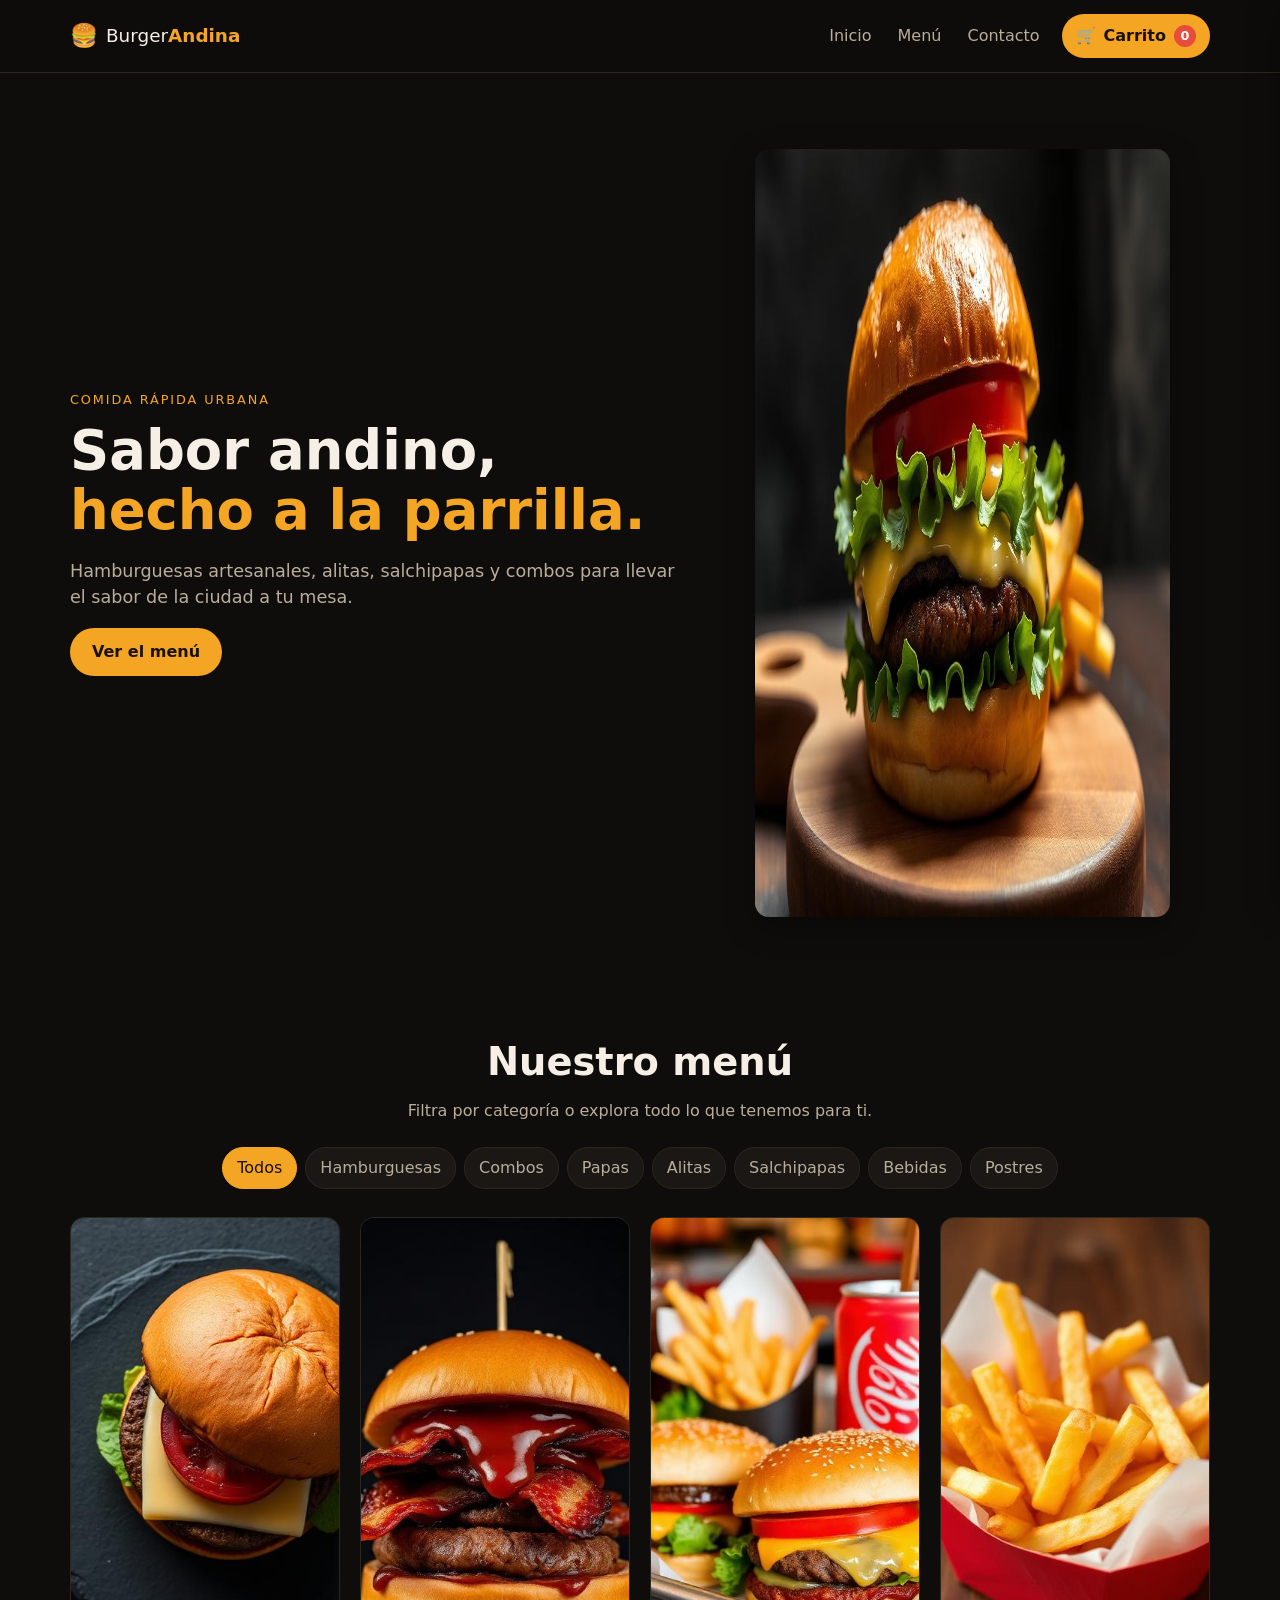
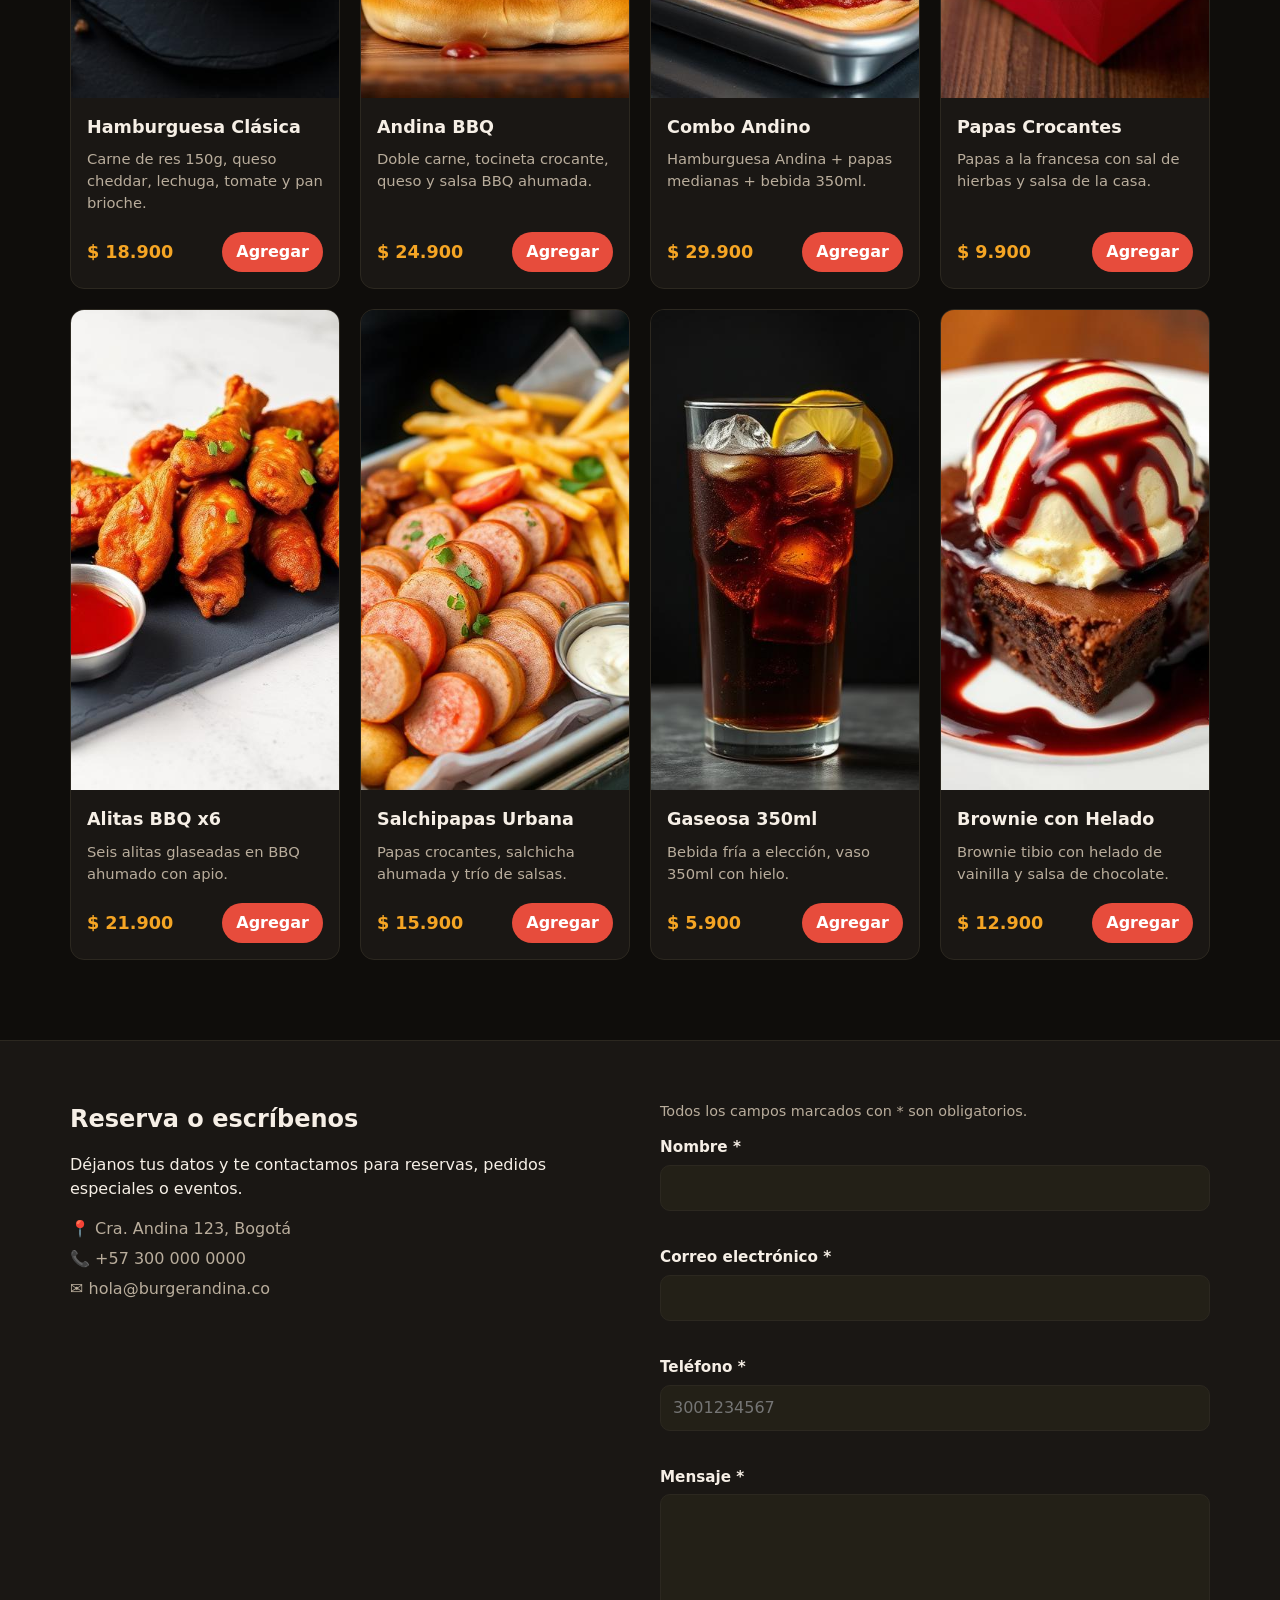
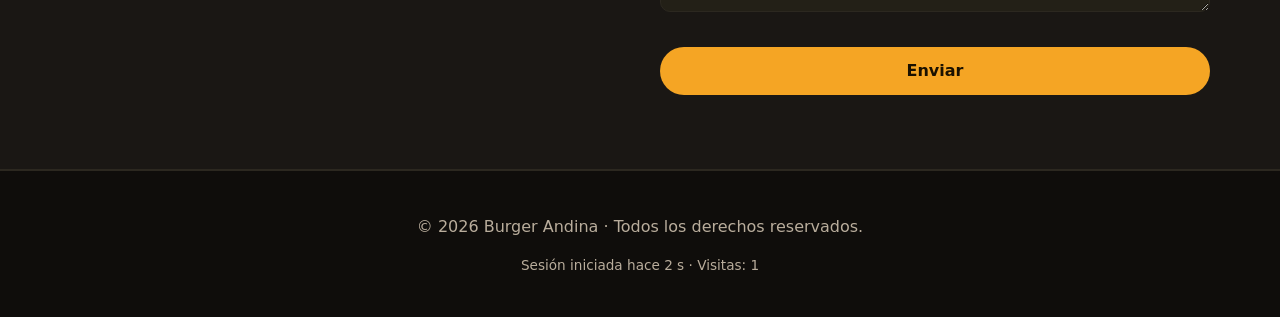
==== public/burger/index.html @ 883af2ec "Changes Co-authored-by: DONOPON <242239449+DONOPON@users.noreply.github.com>" ====
<!DOCTYPE html>
<html lang="es">
<head>
<meta charset="UTF-8" />
<meta name="viewport" content="width=device-width, initial-scale=1.0" />
<meta name="description" content="Burger Andina - Hamburguesas artesanales urbanas. Pide en línea con nuestro carrito de compras." />
<title>Burger Andina · Sabor urbano artesanal</title>
<link rel="stylesheet" href="assets/styles.css" />
</head>
<body>
<a href="#main" class="skip-link">Saltar al contenido principal</a>

<header class="site-header" role="banner">
  <div class="container header-inner">
    <a href="#inicio" class="brand" aria-label="Burger Andina inicio">
      <span class="brand-mark" aria-hidden="true">🍔</span>
      <span>Burger<strong>Andina</strong></span>
    </a>
    <nav class="site-nav" aria-label="Navegación principal">
      <ul>
        <li><a href="#inicio">Inicio</a></li>
        <li><a href="#menu">Menú</a></li>
        <li><a href="#contacto">Contacto</a></li>
      </ul>
    </nav>
    <button id="btn-cart" class="btn-cart" aria-label="Abrir carrito de compras" aria-haspopup="dialog" aria-controls="cart-panel">
      <span aria-hidden="true">🛒</span>
      <span>Carrito</span>
      <span id="cart-count" class="cart-badge" aria-live="polite" aria-atomic="true">0</span>
    </button>
  </div>
</header>

<main id="main">
  <section id="inicio" class="hero" aria-labelledby="hero-title">
    <div class="container hero-inner">
      <div class="hero-text">
        <p class="eyebrow">Comida rápida urbana</p>
        <h1 id="hero-title">Sabor andino, <span>hecho a la parrilla.</span></h1>
        <p class="lead">Hamburguesas artesanales, alitas, salchipapas y combos para llevar el sabor de la ciudad a tu mesa.</p>
        <a href="#menu" class="btn btn-primary">Ver el menú</a>
      </div>
      <figure class="hero-figure">
        <img src="assets/img/hero.jpg" alt="Hamburguesa artesanal con queso derretido sobre tabla de madera" width="1280" height="768" />
      </figure>
    </div>
  </section>

  <section id="menu" class="menu" aria-labelledby="menu-title">
    <div class="container">
      <header class="section-head">
        <h2 id="menu-title">Nuestro menú</h2>
        <p>Filtra por categoría o explora todo lo que tenemos para ti.</p>
      </header>
      <div class="filters" role="toolbar" aria-label="Filtros de categoría">
        <button class="chip is-active" data-filter="todos" aria-pressed="true">Todos</button>
        <button class="chip" data-filter="hamburguesas" aria-pressed="false">Hamburguesas</button>
        <button class="chip" data-filter="combos" aria-pressed="false">Combos</button>
        <button class="chip" data-filter="papas" aria-pressed="false">Papas</button>
        <button class="chip" data-filter="alitas" aria-pressed="false">Alitas</button>
        <button class="chip" data-filter="salchipapas" aria-pressed="false">Salchipapas</button>
        <button class="chip" data-filter="bebidas" aria-pressed="false">Bebidas</button>
        <button class="chip" data-filter="postres" aria-pressed="false">Postres</button>
      </div>
      <div id="catalog" class="grid-cards" aria-live="polite" aria-busy="true">
        <p class="loading">Cargando productos…</p>
      </div>
    </div>
  </section>

  <section id="contacto" class="contact" aria-labelledby="contact-title">
    <div class="container contact-inner">
      <div>
        <h2 id="contact-title">Reserva o escríbenos</h2>
        <p>Déjanos tus datos y te contactamos para reservas, pedidos especiales o eventos.</p>
        <ul class="contact-info">
          <li>📍 Cra. Andina 123, Bogotá</li>
          <li>📞 +57 300 000 0000</li>
          <li>✉️ hola@burgerandina.co</li>
        </ul>
      </div>
      <form id="contact-form" class="form" novalidate aria-describedby="form-help">
        <p id="form-help" class="form-help">Todos los campos marcados con * son obligatorios.</p>
        <div class="field">
          <label for="nombre">Nombre *</label>
          <input id="nombre" name="nombre" type="text" required autocomplete="name"
            aria-required="true" aria-describedby="err-nombre" />
          <small id="err-nombre" class="error" role="alert"></small>
        </div>
        <div class="field">
          <label for="email">Correo electrónico *</label>
          <input id="email" name="email" type="email" required autocomplete="email"
            aria-required="true" aria-describedby="err-email" />
          <small id="err-email" class="error" role="alert"></small>
        </div>
        <div class="field">
          <label for="telefono">Teléfono *</label>
          <input id="telefono" name="telefono" type="tel" required autocomplete="tel"
            placeholder="3001234567" aria-required="true" aria-describedby="err-telefono" />
          <small id="err-telefono" class="error" role="alert"></small>
        </div>
        <div class="field">
          <label for="mensaje">Mensaje *</label>
          <textarea id="mensaje" name="mensaje" rows="4" required
            aria-required="true" aria-describedby="err-mensaje"></textarea>
          <small id="err-mensaje" class="error" role="alert"></small>
        </div>
        <button type="submit" class="btn btn-primary">Enviar</button>
        <p id="form-status" class="form-status" role="status" aria-live="polite"></p>
      </form>
    </div>
  </section>
</main>

<aside id="cart-panel" class="cart-panel" role="dialog" aria-labelledby="cart-title" aria-hidden="true" tabindex="-1">
  <div class="cart-head">
    <h2 id="cart-title">Tu carrito</h2>
    <button id="btn-close-cart" class="btn-close" aria-label="Cerrar carrito">✕</button>
  </div>
  <div id="cart-items" class="cart-items" aria-live="polite"></div>
  <footer class="cart-foot">
    <div class="row"><span>Subtotal</span><strong id="cart-subtotal">$0</strong></div>
    <div class="row"><span>IVA (19%)</span><strong id="cart-iva">$0</strong></div>
    <div class="row total"><span>Total</span><strong id="cart-total">$0</strong></div>
    <p class="meta">Última actualización: <time id="cart-updated">—</time></p>
    <button id="btn-checkout" class="btn btn-primary btn-block">Finalizar pedido</button>
    <button id="btn-clear" class="btn btn-ghost btn-block">Vaciar carrito</button>
  </footer>
</aside>
<div id="cart-overlay" class="cart-overlay" hidden></div>

<footer class="site-footer" role="contentinfo">
  <div class="container">
    <p>© <span id="year"></span> Burger Andina · Todos los derechos reservados.</p>
    <p class="muted">Sesión iniciada hace <span id="session-time">0</span> s · Visitas: <span id="visits">1</span></p>
  </div>
</footer>

<script type="module" src="js/app.js"></script>
</body>
</html>
---- public/burger/assets/styles.css ----
/* === Burger Andina · Design system === */
:root {
  --bg: #0f0d0b;
  --surface: #1a1714;
  --surface-2: #232017;
  --text: #f6efe6;
  --muted: #b9ad9c;
  --primary: #f5a524;       /* mostaza/ámbar urbano */
  --primary-700: #c47e10;
  --accent: #e74c3c;        /* rojo ketchup */
  --border: #2c2820;
  --ok: #4ade80;
  --err: #ff6b6b;
  --radius: 14px;
  --shadow: 0 10px 30px rgba(0,0,0,.35);
  --container: 1180px;
  --font: 'Inter', system-ui, -apple-system, Segoe UI, Roboto, sans-serif;
}

* { box-sizing: border-box; }
html, body { margin: 0; padding: 0; }
body {
  font-family: var(--font);
  color: var(--text);
  background: radial-gradient(1200px 600px at 80% -10%, rgba(245,165,36,.12), transparent 60%), var(--bg);
  line-height: 1.5;
  min-height: 100vh;
}
img { max-width: 100%; display: block; }
a { color: inherit; text-decoration: none; }
button { font: inherit; cursor: pointer; }

:focus-visible {
  outline: 3px solid var(--primary);
  outline-offset: 2px;
  border-radius: 6px;
}

.skip-link {
  position: absolute; left: -9999px; top: 0; padding: 10px 14px;
  background: var(--primary); color: #1a1100; font-weight: 700; z-index: 1000;
}
.skip-link:focus { left: 12px; top: 12px; }

.container { max-width: var(--container); margin: 0 auto; padding: 0 20px; }

/* === Header === */
.site-header {
  position: sticky; top: 0; z-index: 50;
  background: rgba(15,13,11,.85); backdrop-filter: blur(10px);
  border-bottom: 1px solid var(--border);
}
.header-inner { display: flex; align-items: center; gap: 20px; padding: 14px 20px; }
.brand { display: inline-flex; align-items: center; gap: 8px; font-size: 1.15rem; }
.brand strong { color: var(--primary); }
.brand-mark { font-size: 1.4rem; }
.site-nav { margin-left: auto; }
.site-nav ul { display: flex; gap: 22px; list-style: none; padding: 0; margin: 0; }
.site-nav a { color: var(--muted); font-weight: 500; padding: 6px 2px; border-bottom: 2px solid transparent; }
.site-nav a:hover, .site-nav a:focus-visible { color: var(--text); border-color: var(--primary); }

.btn-cart {
  display: inline-flex; align-items: center; gap: 8px;
  background: var(--primary); color: #1a1100; font-weight: 700;
  border: 0; padding: 10px 14px; border-radius: 999px;
  transition: transform .15s ease, background .15s ease;
}
.btn-cart:hover { background: var(--primary-700); transform: translateY(-1px); }
.cart-badge {
  background: var(--accent); color: #fff;
  min-width: 22px; height: 22px; border-radius: 999px;
  display: inline-flex; align-items: center; justify-content: center;
  font-size: .8rem; padding: 0 6px;
}

/* === Hero === */
.hero { padding: 60px 0; }
.hero-inner { display: grid; grid-template-columns: 1.1fr .9fr; gap: 40px; align-items: center; }
.eyebrow { color: var(--primary); text-transform: uppercase; letter-spacing: .15em; font-size: .8rem; margin: 0 0 12px; }
.hero h1 { font-size: clamp(2rem, 4.5vw, 3.4rem); line-height: 1.1; margin: 0 0 16px; }
.hero h1 span { color: var(--primary); }
.lead { color: var(--muted); font-size: 1.1rem; max-width: 56ch; }
.hero-figure img { border-radius: var(--radius); box-shadow: var(--shadow); }

/* === Buttons === */
.btn {
  display: inline-flex; align-items: center; justify-content: center;
  padding: 12px 22px; border-radius: 999px; border: 0;
  font-weight: 700; transition: all .15s ease;
}
.btn-primary { background: var(--primary); color: #1a1100; }
.btn-primary:hover { background: var(--primary-700); }
.btn-ghost { background: transparent; color: var(--text); border: 1px solid var(--border); }
.btn-ghost:hover { background: var(--surface-2); }
.btn-block { width: 100%; margin-top: 10px; }

/* === Menu === */
.menu { padding: 40px 0 80px; }
.section-head { text-align: center; margin-bottom: 24px; }
.section-head h2 { font-size: clamp(1.6rem, 3vw, 2.4rem); margin: 0 0 8px; }
.section-head p { color: var(--muted); margin: 0; }

.filters { display: flex; flex-wrap: wrap; gap: 8px; justify-content: center; margin-bottom: 28px; }
.chip {
  background: var(--surface); color: var(--muted);
  border: 1px solid var(--border); padding: 8px 14px; border-radius: 999px;
  transition: all .15s;
}
.chip:hover { color: var(--text); }
.chip.is-active { background: var(--primary); color: #1a1100; border-color: var(--primary); }

.grid-cards {
  display: grid; gap: 20px;
  grid-template-columns: repeat(auto-fill, minmax(260px, 1fr));
}
.card {
  background: var(--surface); border: 1px solid var(--border);
  border-radius: var(--radius); overflow: hidden;
  display: flex; flex-direction: column; transition: transform .2s, border-color .2s;
}
.card:hover { transform: translateY(-3px); border-color: var(--primary); }
.card img { aspect-ratio: 4/3; object-fit: cover; }
.card-body { padding: 16px; display: flex; flex-direction: column; gap: 8px; flex: 1; }
.card h3 { margin: 0; font-size: 1.1rem; }
.card p { color: var(--muted); margin: 0; font-size: .92rem; flex: 1; }
.card-footer { display: flex; align-items: center; justify-content: space-between; gap: 10px; margin-top: 10px; }
.price { font-weight: 800; color: var(--primary); font-size: 1.1rem; }
.btn-add {
  background: var(--accent); color: #fff; border: 0;
  padding: 8px 14px; border-radius: 999px; font-weight: 700;
}
.btn-add:hover { filter: brightness(1.1); }
.loading { color: var(--muted); text-align: center; grid-column: 1/-1; }

/* === Contact === */
.contact { padding: 60px 0; background: var(--surface); border-top: 1px solid var(--border); border-bottom: 1px solid var(--border); }
.contact-inner { display: grid; grid-template-columns: 1fr 1fr; gap: 40px; }
.contact h2 { margin: 0 0 12px; }
.contact-info { list-style: none; padding: 0; color: var(--muted); display: grid; gap: 6px; }
.form { display: grid; gap: 14px; }
.form-help { color: var(--muted); margin: 0; font-size: .9rem; }
.field { display: grid; gap: 6px; }
.field label { font-weight: 600; font-size: .95rem; }
.field input, .field textarea {
  background: var(--surface-2); border: 1px solid var(--border); color: var(--text);
  padding: 10px 12px; border-radius: 10px; font: inherit;
}
.field input[aria-invalid="true"], .field textarea[aria-invalid="true"] { border-color: var(--err); }
.error { color: var(--err); min-height: 1.1em; font-size: .85rem; }
.form-status { color: var(--ok); margin: 0; }

/* === Cart panel === */
.cart-panel {
  position: fixed; top: 0; right: 0; height: 100vh; width: min(420px, 100%);
  background: var(--surface); border-left: 1px solid var(--border);
  transform: translateX(100%); transition: transform .25s ease;
  display: flex; flex-direction: column; z-index: 100; box-shadow: var(--shadow);
}
.cart-panel.is-open { transform: translateX(0); }
.cart-head { display: flex; align-items: center; justify-content: space-between; padding: 18px 20px; border-bottom: 1px solid var(--border); }
.cart-head h2 { margin: 0; font-size: 1.2rem; }
.btn-close { background: transparent; color: var(--text); border: 0; font-size: 1.2rem; }
.cart-items { flex: 1; overflow-y: auto; padding: 14px 20px; display: grid; gap: 12px; }
.cart-item {
  display: grid; grid-template-columns: 64px 1fr auto; gap: 12px; align-items: center;
  background: var(--surface-2); padding: 10px; border-radius: 12px; border: 1px solid var(--border);
}
.cart-item img { width: 64px; height: 64px; object-fit: cover; border-radius: 8px; }
.cart-item h4 { margin: 0; font-size: .95rem; }
.cart-item small { color: var(--muted); }
.qty { display: inline-flex; align-items: center; gap: 6px; margin-top: 4px; }
.qty button {
  width: 26px; height: 26px; border-radius: 6px; border: 1px solid var(--border);
  background: var(--surface); color: var(--text);
}
.qty span { min-width: 20px; text-align: center; }
.btn-remove { background: transparent; color: var(--err); border: 0; font-size: 1.1rem; }
.empty-cart { color: var(--muted); text-align: center; padding: 40px 0; }

.cart-foot { padding: 16px 20px; border-top: 1px solid var(--border); }
.cart-foot .row { display: flex; justify-content: space-between; padding: 4px 0; color: var(--muted); }
.cart-foot .row.total { color: var(--text); font-size: 1.15rem; padding-top: 10px; border-top: 1px dashed var(--border); margin-top: 6px; }
.cart-foot .meta { color: var(--muted); font-size: .8rem; margin: 8px 0; }

.cart-overlay {
  position: fixed; inset: 0; background: rgba(0,0,0,.55); z-index: 90;
}

/* === Footer === */
.site-footer { padding: 28px 0; border-top: 1px solid var(--border); text-align: center; color: var(--muted); }
.muted { color: var(--muted); font-size: .85rem; }

/* === Responsive === */
@media (max-width: 860px) {
  .hero-inner, .contact-inner { grid-template-columns: 1fr; }
  .site-nav { display: none; }
  .header-inner { gap: 10px; }
}
@media (max-width: 480px) {
  .btn-cart span:nth-child(2) { display: none; }
}

/* Reduce motion */
@media (prefers-reduced-motion: reduce) {
  * { transition: none !important; animation: none !important; }
}
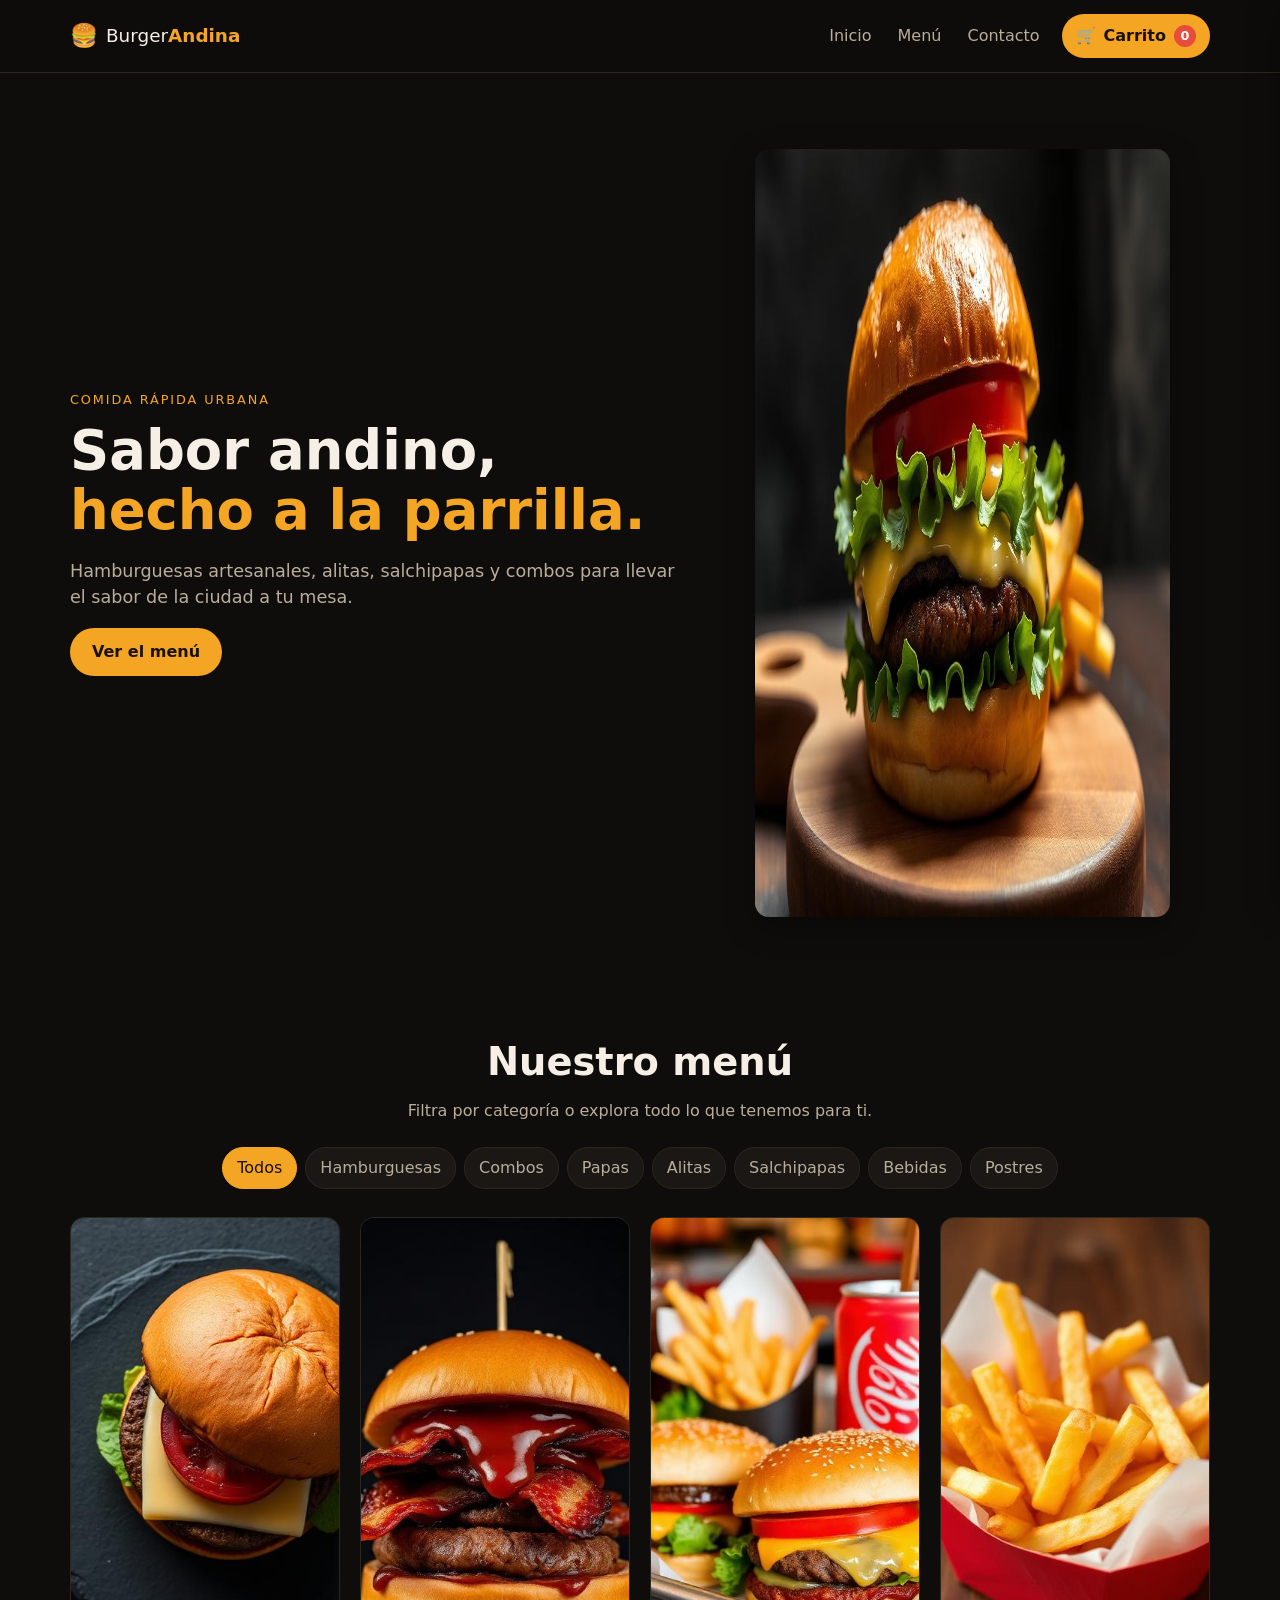
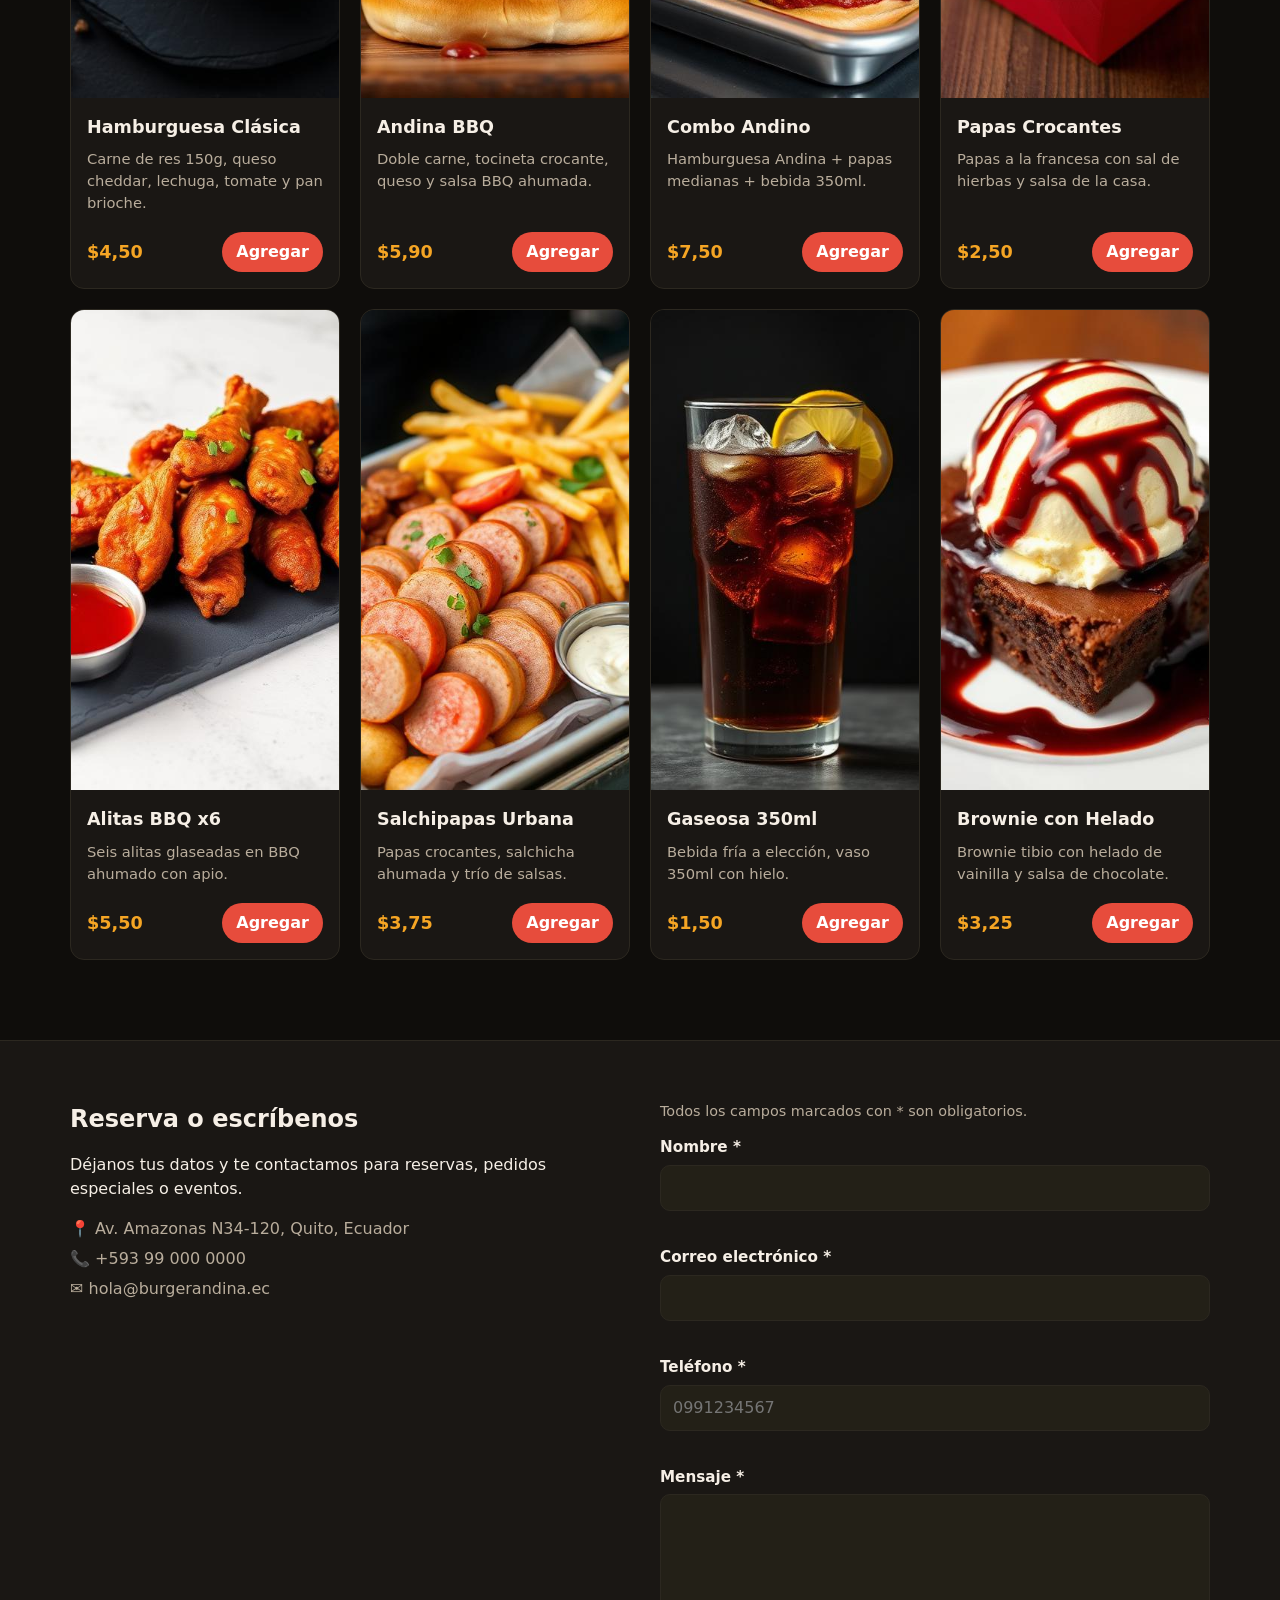
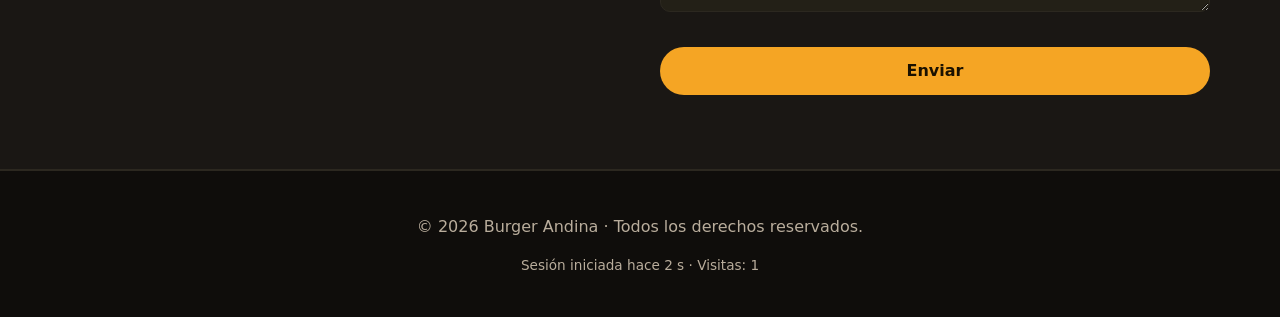
==== commit 7f1834a5: "Changes Co-authored-by: DONOPON <242239449+DONOPON@users.noreply.github.com>" ====
--- a/public/burger/index.html
+++ b/public/burger/index.html
@@ -74,9 +74,9 @@
         <h2 id="contact-title">Reserva o escríbenos</h2>
         <p>Déjanos tus datos y te contactamos para reservas, pedidos especiales o eventos.</p>
         <ul class="contact-info">
-          <li>📍 Cra. Andina 123, Bogotá</li>
-          <li>📞 +57 300 000 0000</li>
-          <li>✉️ hola@burgerandina.co</li>
+          <li>📍 Av. Amazonas N34-120, Quito, Ecuador</li>
+          <li>📞 +593 99 000 0000</li>
+          <li>✉️ hola@burgerandina.ec</li>
         </ul>
       </div>
       <form id="contact-form" class="form" novalidate aria-describedby="form-help">
@@ -96,7 +96,7 @@
         <div class="field">
           <label for="telefono">Teléfono *</label>
           <input id="telefono" name="telefono" type="tel" required autocomplete="tel"
-            placeholder="3001234567" aria-required="true" aria-describedby="err-telefono" />
+            placeholder="0991234567" aria-required="true" aria-describedby="err-telefono" />
           <small id="err-telefono" class="error" role="alert"></small>
         </div>
         <div class="field">
@@ -120,7 +120,7 @@
   <div id="cart-items" class="cart-items" aria-live="polite"></div>
   <footer class="cart-foot">
     <div class="row"><span>Subtotal</span><strong id="cart-subtotal">$0</strong></div>
-    <div class="row"><span>IVA (19%)</span><strong id="cart-iva">$0</strong></div>
+    <div class="row"><span>IVA (15%)</span><strong id="cart-iva">$0.00</strong></div>
     <div class="row total"><span>Total</span><strong id="cart-total">$0</strong></div>
     <p class="meta">Última actualización: <time id="cart-updated">—</time></p>
     <button id="btn-checkout" class="btn btn-primary btn-block">Finalizar pedido</button>
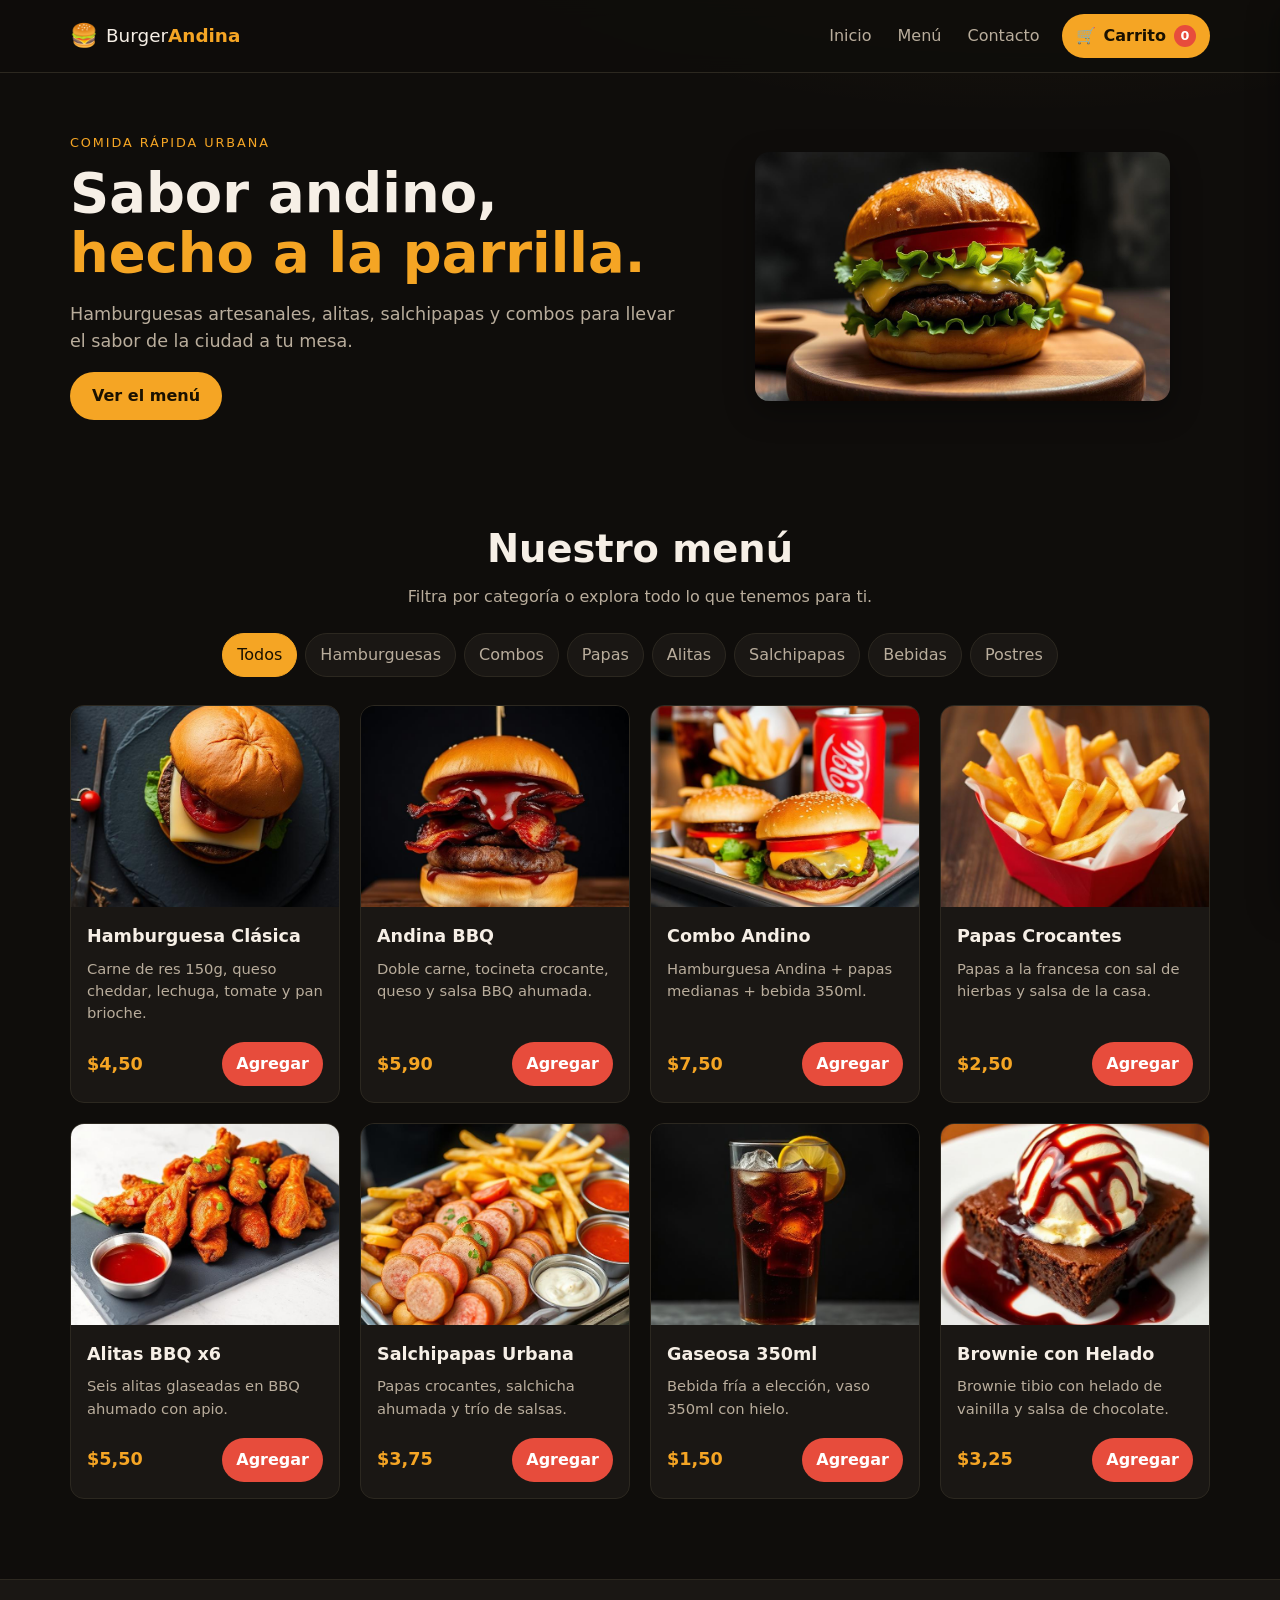
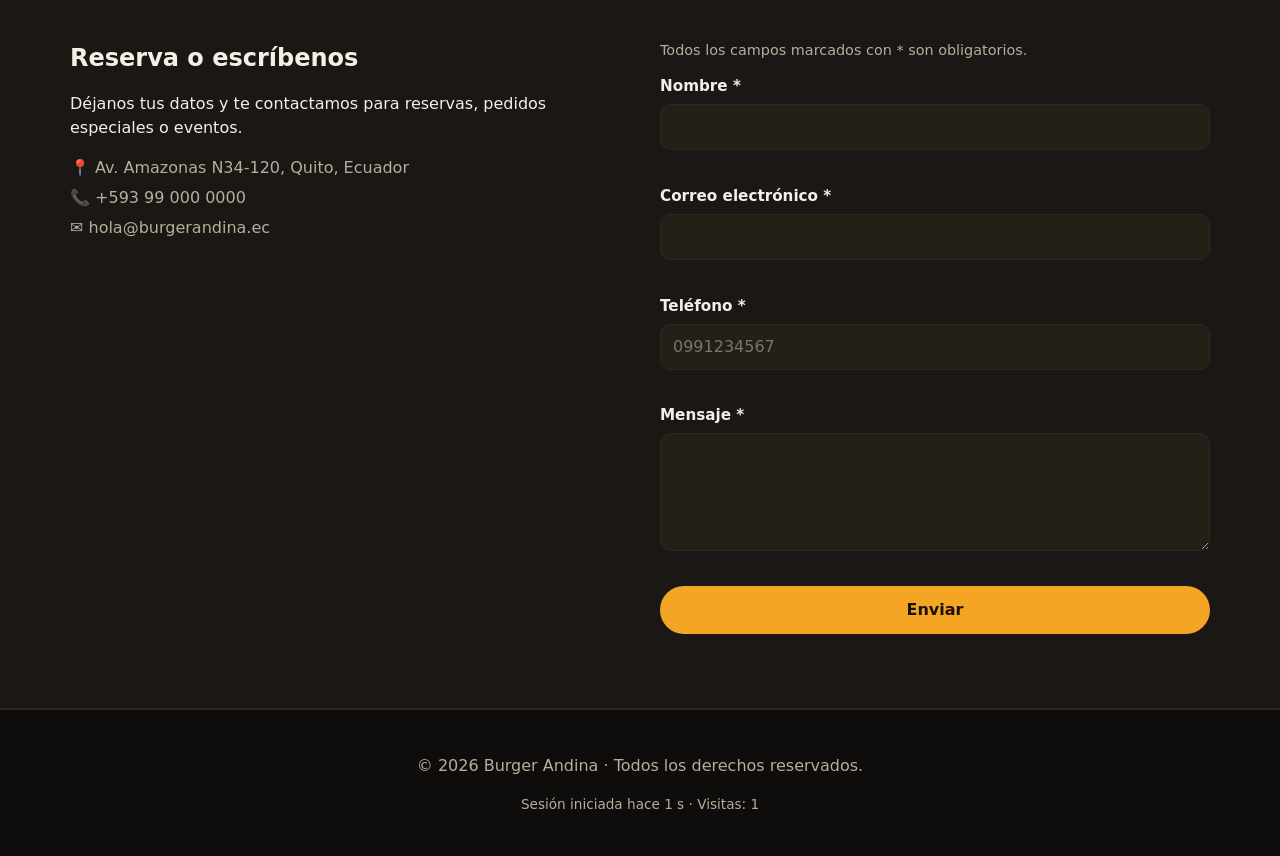
==== commit ddc78c36: "Changes Co-authored-by: DONOPON <242239449+DONOPON@users.noreply.github.com>" ====
--- a/public/burger/index.html
+++ b/public/burger/index.html
@@ -5,7 +5,7 @@
 <meta name="viewport" content="width=device-width, initial-scale=1.0" />
 <meta name="description" content="Burger Andina - Hamburguesas artesanales urbanas. Pide en línea con nuestro carrito de compras." />
 <title>Burger Andina · Sabor urbano artesanal</title>
-<link rel="stylesheet" href="assets/styles.css" />
+<link rel="stylesheet" href="assets/css/styles.css" />
 </head>
 <body>
 <a href="#main" class="skip-link">Saltar al contenido principal</a>
--- a/public/burger/assets/css/styles.css
+++ b/public/burger/assets/css/styles.css
@@ -0,0 +1,238 @@
+/* === Burger Andina · Design system === */
+:root {
+  --bg: #0f0d0b;
+  --surface: #1a1714;
+  --surface-2: #232017;
+  --text: #f6efe6;
+  --muted: #b9ad9c;
+  --primary: #f5a524;       /* mostaza/ámbar urbano */
+  --primary-700: #c47e10;
+  --accent: #e74c3c;        /* rojo ketchup */
+  --border: #2c2820;
+  --ok: #4ade80;
+  --err: #ff6b6b;
+  --radius: 14px;
+  --shadow: 0 10px 30px rgba(0,0,0,.35);
+  --container: 1180px;
+  --font: 'Inter', system-ui, -apple-system, Segoe UI, Roboto, sans-serif;
+}
+
+* { box-sizing: border-box; }
+html, body { margin: 0; padding: 0; overflow-x: hidden; }
+html { -webkit-text-size-adjust: 100%; }
+body {
+  font-family: var(--font);
+  color: var(--text);
+  background: radial-gradient(1200px 600px at 80% -10%, rgba(245,165,36,.12), transparent 60%), var(--bg);
+  line-height: 1.5;
+  min-height: 100vh;
+}
+img { max-width: 100%; height: auto; display: block; }
+a { color: inherit; text-decoration: none; }
+button { font: inherit; cursor: pointer; }
+
+:focus-visible {
+  outline: 3px solid var(--primary);
+  outline-offset: 2px;
+  border-radius: 6px;
+}
+
+.skip-link {
+  position: absolute; left: -9999px; top: 0; padding: 10px 14px;
+  background: var(--primary); color: #1a1100; font-weight: 700; z-index: 1000;
+}
+.skip-link:focus { left: 12px; top: 12px; }
+
+.container { max-width: var(--container); margin: 0 auto; padding: 0 20px; }
+
+/* Tap targets */
+button, .btn, .chip, .btn-cart, .btn-add { min-height: 44px; }
+.qty button { min-height: 32px; }
+
+/* === Header === */
+.site-header {
+  position: sticky; top: 0; z-index: 50;
+  background: rgba(15,13,11,.85); backdrop-filter: blur(10px);
+  border-bottom: 1px solid var(--border);
+}
+.header-inner { display: flex; align-items: center; gap: 20px; padding: 14px 20px; }
+.brand { display: inline-flex; align-items: center; gap: 8px; font-size: 1.15rem; }
+.brand strong { color: var(--primary); }
+.brand-mark { font-size: 1.4rem; }
+.site-nav { margin-left: auto; }
+.site-nav ul { display: flex; gap: 22px; list-style: none; padding: 0; margin: 0; }
+.site-nav a { color: var(--muted); font-weight: 500; padding: 6px 2px; border-bottom: 2px solid transparent; }
+.site-nav a:hover, .site-nav a:focus-visible { color: var(--text); border-color: var(--primary); }
+
+.btn-cart {
+  display: inline-flex; align-items: center; gap: 8px;
+  background: var(--primary); color: #1a1100; font-weight: 700;
+  border: 0; padding: 10px 14px; border-radius: 999px;
+  transition: transform .15s ease, background .15s ease;
+}
+.btn-cart:hover { background: var(--primary-700); transform: translateY(-1px); }
+.cart-badge {
+  background: var(--accent); color: #fff;
+  min-width: 22px; height: 22px; border-radius: 999px;
+  display: inline-flex; align-items: center; justify-content: center;
+  font-size: .8rem; padding: 0 6px;
+}
+
+/* === Hero === */
+.hero { padding: 60px 0; }
+.hero-inner { display: grid; grid-template-columns: 1.1fr .9fr; gap: 40px; align-items: center; }
+.eyebrow { color: var(--primary); text-transform: uppercase; letter-spacing: .15em; font-size: .8rem; margin: 0 0 12px; }
+.hero h1 { font-size: clamp(2rem, 4.5vw, 3.4rem); line-height: 1.1; margin: 0 0 16px; }
+.hero h1 span { color: var(--primary); }
+.lead { color: var(--muted); font-size: 1.1rem; max-width: 56ch; }
+.hero-figure img { border-radius: var(--radius); box-shadow: var(--shadow); }
+
+/* === Buttons === */
+.btn {
+  display: inline-flex; align-items: center; justify-content: center;
+  padding: 12px 22px; border-radius: 999px; border: 0;
+  font-weight: 700; transition: all .15s ease;
+}
+.btn-primary { background: var(--primary); color: #1a1100; }
+.btn-primary:hover { background: var(--primary-700); }
+.btn-ghost { background: transparent; color: var(--text); border: 1px solid var(--border); }
+.btn-ghost:hover { background: var(--surface-2); }
+.btn-block { width: 100%; margin-top: 10px; }
+
+/* === Menu === */
+.menu { padding: 40px 0 80px; }
+.section-head { text-align: center; margin-bottom: 24px; }
+.section-head h2 { font-size: clamp(1.6rem, 3vw, 2.4rem); margin: 0 0 8px; }
+.section-head p { color: var(--muted); margin: 0; }
+
+.filters { display: flex; flex-wrap: wrap; gap: 8px; justify-content: center; margin-bottom: 28px; }
+.chip {
+  background: var(--surface); color: var(--muted);
+  border: 1px solid var(--border); padding: 8px 14px; border-radius: 999px;
+  transition: all .15s;
+}
+.chip:hover { color: var(--text); }
+.chip.is-active { background: var(--primary); color: #1a1100; border-color: var(--primary); }
+
+.grid-cards {
+  display: grid; gap: 20px;
+  grid-template-columns: repeat(auto-fill, minmax(260px, 1fr));
+}
+.card {
+  background: var(--surface); border: 1px solid var(--border);
+  border-radius: var(--radius); overflow: hidden;
+  display: flex; flex-direction: column; transition: transform .2s, border-color .2s;
+}
+.card:hover { transform: translateY(-3px); border-color: var(--primary); }
+.card img { aspect-ratio: 4/3; object-fit: cover; }
+.card-body { padding: 16px; display: flex; flex-direction: column; gap: 8px; flex: 1; }
+.card h3 { margin: 0; font-size: 1.1rem; }
+.card p { color: var(--muted); margin: 0; font-size: .92rem; flex: 1; }
+.card-footer { display: flex; align-items: center; justify-content: space-between; gap: 10px; margin-top: 10px; }
+.price { font-weight: 800; color: var(--primary); font-size: 1.1rem; }
+.btn-add {
+  background: var(--accent); color: #fff; border: 0;
+  padding: 8px 14px; border-radius: 999px; font-weight: 700;
+}
+.btn-add:hover { filter: brightness(1.1); }
+.loading { color: var(--muted); text-align: center; grid-column: 1/-1; }
+
+/* === Contact === */
+.contact { padding: 60px 0; background: var(--surface); border-top: 1px solid var(--border); border-bottom: 1px solid var(--border); }
+.contact-inner { display: grid; grid-template-columns: 1fr 1fr; gap: 40px; }
+.contact h2 { margin: 0 0 12px; }
+.contact-info { list-style: none; padding: 0; color: var(--muted); display: grid; gap: 6px; }
+.form { display: grid; gap: 14px; }
+.form-help { color: var(--muted); margin: 0; font-size: .9rem; }
+.field { display: grid; gap: 6px; }
+.field label { font-weight: 600; font-size: .95rem; }
+.field input, .field textarea {
+  background: var(--surface-2); border: 1px solid var(--border); color: var(--text);
+  padding: 10px 12px; border-radius: 10px; font: inherit;
+}
+.field input[aria-invalid="true"], .field textarea[aria-invalid="true"] { border-color: var(--err); }
+.error { color: var(--err); min-height: 1.1em; font-size: .85rem; }
+.form-status { color: var(--ok); margin: 0; }
+
+/* === Cart panel === */
+.cart-panel {
+  position: fixed; top: 0; right: 0; height: 100vh; width: min(420px, 100%);
+  background: var(--surface); border-left: 1px solid var(--border);
+  transform: translateX(100%); transition: transform .25s ease;
+  display: flex; flex-direction: column; z-index: 100; box-shadow: var(--shadow);
+}
+.cart-panel.is-open { transform: translateX(0); }
+.cart-head { display: flex; align-items: center; justify-content: space-between; padding: 18px 20px; border-bottom: 1px solid var(--border); }
+.cart-head h2 { margin: 0; font-size: 1.2rem; }
+.btn-close { background: transparent; color: var(--text); border: 0; font-size: 1.2rem; }
+.cart-items { flex: 1; overflow-y: auto; padding: 14px 20px; display: grid; gap: 12px; }
+.cart-item {
+  display: grid; grid-template-columns: 64px 1fr auto; gap: 12px; align-items: center;
+  background: var(--surface-2); padding: 10px; border-radius: 12px; border: 1px solid var(--border);
+}
+.cart-item img { width: 64px; height: 64px; object-fit: cover; border-radius: 8px; }
+.cart-item h4 { margin: 0; font-size: .95rem; }
+.cart-item small { color: var(--muted); }
+.qty { display: inline-flex; align-items: center; gap: 6px; margin-top: 4px; }
+.qty button {
+  width: 26px; height: 26px; border-radius: 6px; border: 1px solid var(--border);
+  background: var(--surface); color: var(--text);
+}
+.qty span { min-width: 20px; text-align: center; }
+.btn-remove { background: transparent; color: var(--err); border: 0; font-size: 1.1rem; }
+.empty-cart { color: var(--muted); text-align: center; padding: 40px 0; }
+
+.cart-foot { padding: 16px 20px; border-top: 1px solid var(--border); }
+.cart-foot .row { display: flex; justify-content: space-between; padding: 4px 0; color: var(--muted); }
+.cart-foot .row.total { color: var(--text); font-size: 1.15rem; padding-top: 10px; border-top: 1px dashed var(--border); margin-top: 6px; }
+.cart-foot .meta { color: var(--muted); font-size: .8rem; margin: 8px 0; }
+
+.cart-overlay {
+  position: fixed; inset: 0; background: rgba(0,0,0,.55); z-index: 90;
+}
+
+/* === Footer === */
+.site-footer { padding: 28px 0; border-top: 1px solid var(--border); text-align: center; color: var(--muted); }
+.muted { color: var(--muted); font-size: .85rem; }
+
+/* === Responsive === */
+@media (max-width: 1024px) {
+  .hero { padding: 40px 0; }
+  .grid-cards { grid-template-columns: repeat(auto-fill, minmax(220px, 1fr)); }
+}
+@media (max-width: 860px) {
+  .hero-inner, .contact-inner { grid-template-columns: 1fr; }
+  .site-nav { display: none; }
+  .header-inner { gap: 10px; }
+  .hero-figure { order: -1; max-width: 480px; margin: 0 auto; }
+  .hero-figure img { width: 100%; max-height: 320px; object-fit: cover; }
+}
+@media (max-width: 480px) {
+  .btn-cart span:nth-child(2) { display: none; }
+  .container { padding: 0 14px; }
+  .hero { padding: 24px 0; }
+  .hero-figure img { max-height: 240px; }
+  .hero h1 { font-size: clamp(1.6rem, 7vw, 2.2rem); }
+  .lead { font-size: 1rem; }
+  .menu { padding: 24px 0 56px; }
+  .grid-cards { grid-template-columns: 1fr; gap: 14px; }
+  .card img { aspect-ratio: 16/10; }
+  .filters { gap: 6px; }
+  .chip { padding: 8px 12px; font-size: .9rem; }
+  .contact { padding: 40px 0; }
+  .cart-panel { width: 100%; }
+  .cart-item { grid-template-columns: 56px 1fr auto; }
+  .cart-item img { width: 56px; height: 56px; }
+  .header-inner { padding: 10px 14px; }
+  .brand { font-size: 1rem; }
+}
+@media (max-width: 360px) {
+  .hero h1 { font-size: 1.5rem; }
+  .btn { padding: 10px 16px; }
+}
+}
+
+/* Reduce motion */
+@media (prefers-reduced-motion: reduce) {
+  * { transition: none !important; animation: none !important; }
+}
